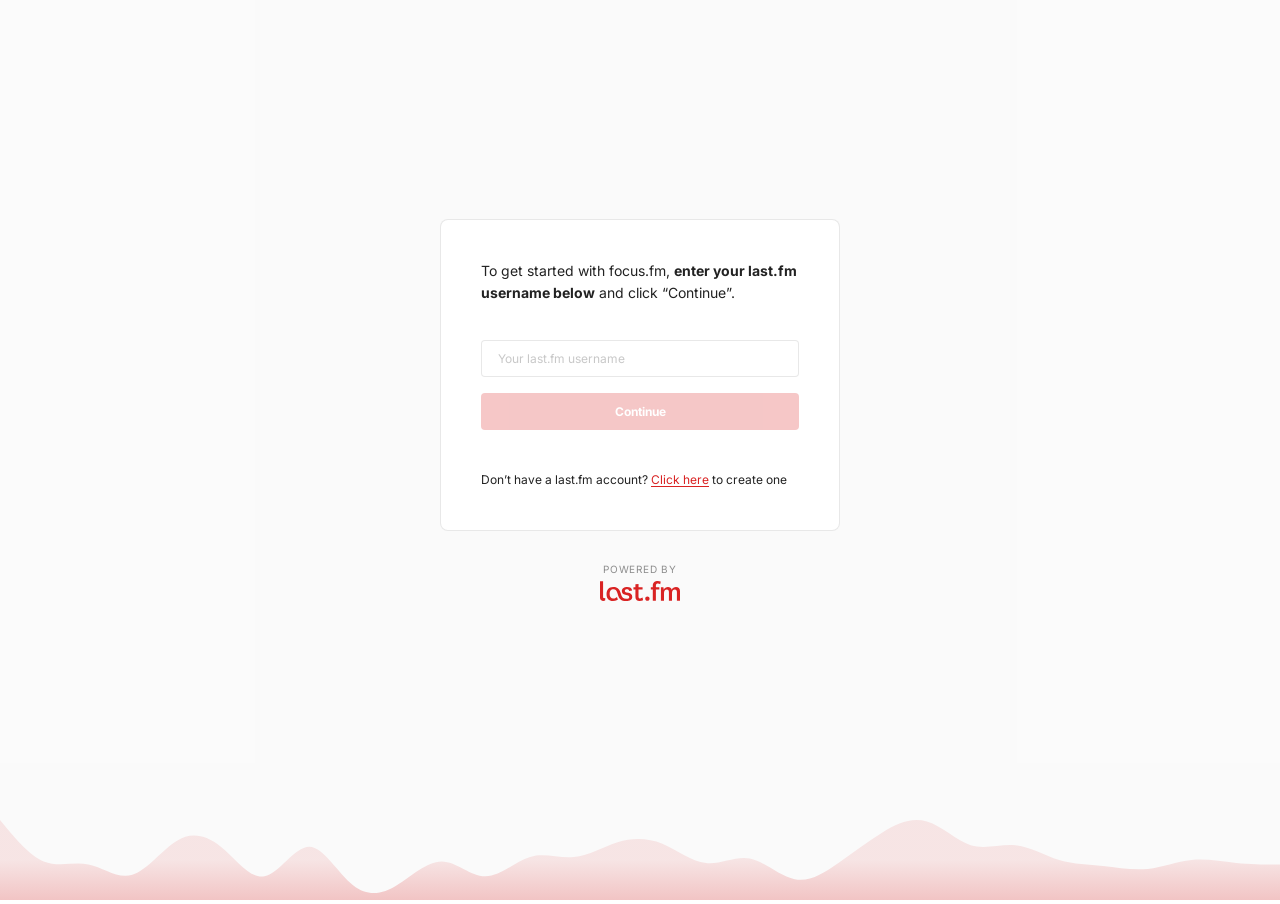
==== community.html @ 298fb7a4 "login and overview page structure" ====
<!DOCTYPE html>
<html lang="en">
<head>
  <meta charset="UTF-8" />
  <meta name="viewport" content="width=device-width, initial-scale=1.0" />
  <title>focus.fm — Community</title>
  <link rel="preconnect" href="https://fonts.googleapis.com" />
  <link rel="preconnect" href="https://fonts.gstatic.com" crossorigin />
  <link href="https://fonts.googleapis.com/css2?family=Inter:wght@400;700&display=swap" rel="stylesheet" />
  <link rel="stylesheet" href="styles.css" />
</head>
<body>

  <header class="topbar">
    <div class="topbar-brand">
      <span class="brand-text"><span class="brand-red">focus</span>.fm</span>
      <div class="topbar-divider"></div>
      <img src="assets/icon-logo-mark.svg" alt="" class="brand-mark" />
    </div>
    <div class="topbar-user">
      <div class="user-avatar" id="user-avatar"></div>
      <span class="user-name" id="topbar-username"></span>
      <img src="assets/icon-as.svg" alt="" class="user-chevron" />
    </div>
  </header>

  <div class="app-shell">
    <nav class="sidenav">
      <a class="sidenav-item" data-page="overview" href="overview.html">
        <img src="assets/icon-overview.svg" class="sidenav-icon" alt="" />
        <span>Overview</span>
      </a>
      <a class="sidenav-item" data-page="scrobbles" href="scrobbles.html">
        <img src="assets/icon-scrobbles.svg" class="sidenav-icon" alt="" />
        <span>Scrobbles</span>
      </a>
      <a class="sidenav-item" data-page="grid-generator" href="grid-generator.html">
        <img src="assets/icon-grid.svg" class="sidenav-icon" alt="" />
        <span>Grid Generator</span>
      </a>
      <a class="sidenav-item" data-page="community" href="community.html">
        <img src="assets/icon-community.svg" class="sidenav-icon" alt="" />
        <span>Community</span>
      </a>
    </nav>

    <div class="content-area">
      <main class="main-content"></main>
    </div>
  </div>

  <script src="shell.js"></script>
</body>
</html>
---- styles.css ----
/* ── Reset / Base ── */
*, *::before, *::after {
  box-sizing: border-box;
  margin: 0;
  padding: 0;
}

:root {
  --black: #222222;
  --black-75: rgba(34, 34, 34, 0.75);
  --black-50: rgba(34, 34, 34, 0.5);
  --black-25: rgba(34, 34, 34, 0.25);
  --black-10: rgba(34, 34, 34, 0.1);
  --black-02: rgba(34, 34, 34, 0.02);
  --red: #d92323;
  --red-10: rgba(217, 35, 35, 0.1);
  --white: #ffffff;
  --bg: #fbfbfb;
  --border: rgba(34, 34, 34, 0.1);

  --topbar-height: 64px;
  --sidenav-width: 200px;
}

html, body {
  height: 100%;
  width: 100%;
}

body {
  font-family: -apple-system, BlinkMacSystemFont, 'SF Pro Text', 'Inter', sans-serif;
  background-color: var(--white);
  color: var(--black);
}

/* ════════════════════════════════════════
   LOGIN PAGE
════════════════════════════════════════ */

#login-page {
  position: relative;
  display: flex;
  flex-direction: column;
  align-items: center;
  justify-content: center;
  min-height: 100vh;
  background-color: var(--black-02);
  padding-bottom: 80px;
}

.login-content {
  display: flex;
  flex-direction: column;
  align-items: center;
  gap: 32px;
}

.login-card {
  width: 400px;
  background: var(--white);
  border: 1px solid var(--border);
  border-radius: 8px;
  padding: 40px;
  display: flex;
  flex-direction: column;
}

.login-instructions {
  font-size: 14px;
  line-height: 22px;
  color: var(--black);
  font-weight: 400;
}

.login-instructions strong {
  font-weight: 700;
}

#login-form {
  margin-top: 36px;
  display: flex;
  flex-direction: column;
  gap: 16px;
}

.login-input {
  width: 100%;
  height: 37px;
  background: var(--white);
  border: 1px solid var(--border);
  border-radius: 4px;
  padding: 0 16px;
  font-size: 12px;
  font-family: inherit;
  color: var(--black);
  outline: none;
  transition: border-color 0.15s ease;
}

.login-input::placeholder {
  color: var(--black-25);
}

.login-input:focus {
  border-color: var(--black-25);
}

.login-btn {
  width: 100%;
  height: 37px;
  background: var(--red);
  border: none;
  border-radius: 4px;
  font-size: 12px;
  font-weight: 700;
  font-family: inherit;
  color: var(--white);
  cursor: pointer;
  transition: opacity 0.15s ease, background 0.15s ease;
}

.login-btn:disabled {
  opacity: 0.25;
  cursor: default;
}

.login-btn:not(:disabled):hover {
  background: #b81e1e;
}

.login-btn:not(:disabled):active {
  background: #9e1a1a;
}

.login-signup {
  margin-top: 40px;
  font-size: 12px;
  line-height: 20px;
  color: var(--black);
}

.login-signup a {
  color: var(--red);
  text-decoration: underline;
  text-underline-offset: 2px;
}

.login-signup a:hover {
  opacity: 0.8;
}

.powered-by {
  display: flex;
  flex-direction: column;
  align-items: center;
  gap: 6px;
}

.powered-by-label {
  font-size: 10px;
  letter-spacing: 0.08em;
  color: var(--black-50);
  font-weight: 400;
}

.lastfm-logo {
  width: 80px;
  height: 20px;
}

.wave-decoration {
  position: absolute;
  bottom: 0;
  left: 0;
  width: 100%;
  height: 80px;
  pointer-events: none;
}

.wave-decoration img {
  width: 100%;
  height: 100%;
}


/* ════════════════════════════════════════
   DASHBOARD SHELL
════════════════════════════════════════ */

/* ── Topbar ── */
.topbar {
  position: fixed;
  top: 0;
  left: 0;
  right: 0;
  height: var(--topbar-height);
  background: var(--white);
  border-bottom: 1px solid var(--border);
  display: flex;
  align-items: center;
  justify-content: space-between;
  padding: 0 24px;
  z-index: 200;
}

.topbar-brand {
  display: flex;
  align-items: center;
  gap: 16px;
}

.brand-text {
  font-size: 20px;
  font-weight: 500;
  color: var(--black);
  line-height: 1;
}

.brand-red {
  color: var(--red);
}

.topbar-divider {
  width: 1px;
  height: 24px;
  background: var(--border);
  flex-shrink: 0;
}

.brand-mark {
  width: 36px;
  height: 20px;
  flex-shrink: 0;
}

.topbar-user {
  display: flex;
  align-items: center;
  gap: 8px;
  cursor: pointer;
}

.user-avatar {
  width: 36px;
  height: 36px;
  border-radius: 50%;
  border: 1px solid var(--border);
  background: var(--black-10);
  display: flex;
  align-items: center;
  justify-content: center;
  font-size: 13px;
  font-weight: 700;
  color: var(--black);
  text-transform: uppercase;
  flex-shrink: 0;
  user-select: none;
}

.user-name {
  font-size: 12px;
  color: var(--black);
  white-space: nowrap;
}

.user-chevron {
  width: 9px;
  height: 5px;
  flex-shrink: 0;
}

/* ── App shell ── */
.app-shell {
  display: flex;
  padding-top: var(--topbar-height);
  min-height: 100vh;
}

/* ── Sidebar ── */
.sidenav {
  position: fixed;
  top: var(--topbar-height);
  left: 0;
  width: var(--sidenav-width);
  height: calc(100vh - var(--topbar-height));
  background: var(--white);
  border-right: 1px solid var(--border);
  padding: 8px;
  display: flex;
  flex-direction: column;
  gap: 0;
  z-index: 100;
}

.sidenav-item {
  display: flex;
  align-items: center;
  gap: 16px;
  height: 40px;
  padding: 0 16px;
  border-radius: 4px;
  text-decoration: none;
  font-size: 12px;
  font-weight: 400;
  color: var(--black);
  opacity: 0.75;
  cursor: pointer;
  transition: background 0.1s ease, opacity 0.1s ease;
}

.sidenav-item.active {
  background: var(--red-10);
  color: var(--red);
  opacity: 1;
  font-weight: 700;
}

.sidenav-item:not(.active):hover {
  background: var(--black-02);
  opacity: 1;
}

.sidenav-icon {
  width: 16px;
  height: 16px;
  flex-shrink: 0;
}

/* ── Content area ── */
.content-area {
  margin-left: var(--sidenav-width);
  flex: 1;
  display: flex;
  flex-direction: column;
  min-height: calc(100vh - var(--topbar-height));
}

/* ── Main content ── */
.main-content {
  flex: 1;
  background: var(--bg);
  padding: 36px 40px;
}
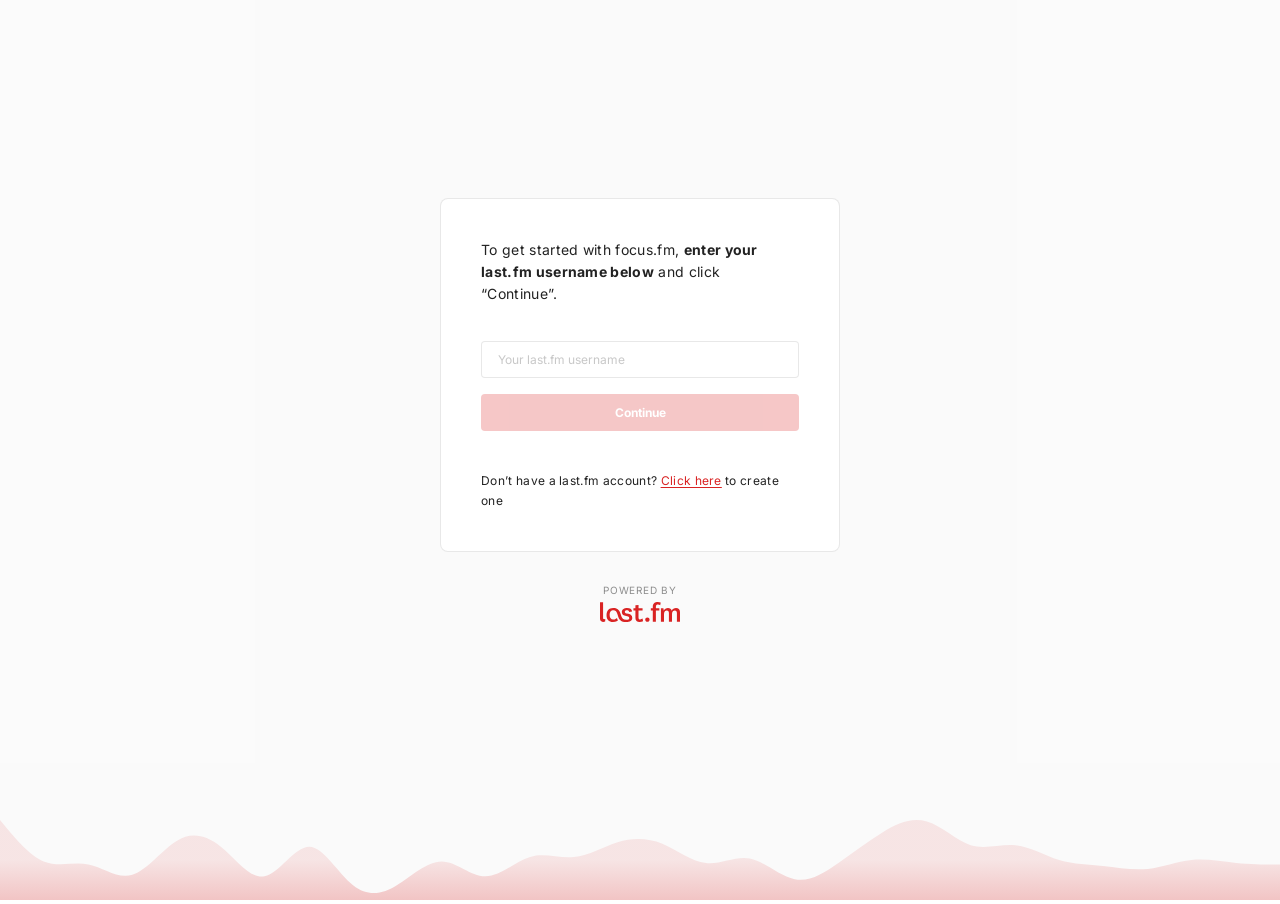
==== commit ec8ab3b5: "add community page and delta badges" ====
--- a/community.html
+++ b/community.html
@@ -8,6 +8,7 @@
   <link rel="preconnect" href="https://fonts.gstatic.com" crossorigin />
   <link href="https://fonts.googleapis.com/css2?family=Inter:wght@400;700&display=swap" rel="stylesheet" />
   <link rel="stylesheet" href="styles.css" />
+  <link rel="stylesheet" href="community.css?v=1" />
 </head>
 <body>
 
@@ -25,6 +26,7 @@
   </header>
 
   <div class="app-shell">
+
     <nav class="sidenav">
       <a class="sidenav-item" data-page="overview" href="overview.html">
         <img src="assets/icon-overview.svg" class="sidenav-icon" alt="" />
@@ -45,10 +47,27 @@
     </nav>
 
     <div class="content-area">
-      <main class="main-content"></main>
-    </div>
-  </div>
+
+      <!-- Sub-header -->
+      <div class="cm-subheader">
+        <div class="cm-subheader-left">
+          <h1 class="cm-title" id="cm-title">&nbsp;</h1>
+          <p class="cm-meta" id="cm-meta">&nbsp;</p>
+        </div>
+      </div>
+
+      <!-- Main content -->
+      <main class="main-content">
+        <p class="cm-count" id="cm-count">&nbsp;</p>
+        <div class="cm-grid" id="cm-grid"></div>
+        <div class="cm-sentinel" id="cm-sentinel"></div>
+      </main>
+
+    </div><!-- /content-area -->
+  </div><!-- /app-shell -->
 
   <script src="shell.js"></script>
+  <script src="lastfm.js"></script>
+  <script src="community.js"></script>
 </body>
 </html>
--- a/styles.css
+++ b/styles.css
@@ -31,6 +31,7 @@
   font-family: -apple-system, BlinkMacSystemFont, 'SF Pro Text', 'Inter', sans-serif;
   background-color: var(--white);
   color: var(--black);
+  letter-spacing:0.02em;
 }
 
 /* ════════════════════════════════════════
@@ -330,6 +331,7 @@
 .content-area {
   margin-left: var(--sidenav-width);
   flex: 1;
+  min-width: 0;
   display: flex;
   flex-direction: column;
   min-height: calc(100vh - var(--topbar-height));
@@ -341,3 +343,31 @@
   background: var(--bg);
   padding: 36px 40px;
 }
+
+/* ── Back to top ── */
+.back-to-top {
+  position: fixed;
+  bottom: 40px;
+  right: 40px;
+  width: 40px;
+  height: 40px;
+  padding: 0;
+  border: none;
+  background: none;
+  cursor: pointer;
+  opacity: 0;
+  pointer-events: none;
+  transition: opacity 0.2s ease;
+  z-index: 500;
+}
+
+.back-to-top.visible {
+  opacity: 1;
+  pointer-events: auto;
+}
+
+.back-to-top img {
+  width: 40px;
+  height: 40px;
+  display: block;
+}
--- a/community.css
+++ b/community.css
@@ -0,0 +1,197 @@
+/* ════════════════════════════════════════
+   COMMUNITY PAGE
+════════════════════════════════════════ */
+
+/* ── Sub-header ── */
+.cm-subheader {
+  position: sticky;
+  top: var(--topbar-height);
+  z-index: 50;
+  /* min-height: 185px; */
+  background: var(--bg);
+  border-bottom: 1px solid var(--border);
+  display: flex;
+  flex-direction: column;
+  padding: 36px 40px 24px;
+  flex-shrink: 0;
+}
+
+.cm-subheader-left {
+  display: flex;
+  flex-direction: column;
+  gap: 10px;
+}
+
+.cm-title {
+  font-size: 24px;
+  font-weight: 900;
+  letter-spacing: 0.02em;
+  color: var(--black);
+  line-height: 1;
+}
+
+.cm-meta {
+  font-size: 14px;
+  color: var(--black-75);
+  line-height: 1;
+}
+
+/* ── Count label ── */
+.cm-count {
+  font-size: 16px;
+  font-weight: 700;
+  color: var(--black);
+  letter-spacing: 0.02em;
+  margin-bottom: 28px;
+}
+
+/* ── User card grid ── */
+.cm-grid {
+  display: grid;
+  grid-template-columns: repeat(3, minmax(0, 1fr));
+  gap: 24px;
+}
+
+/* ── User card ── */
+.cm-card {
+  background: var(--white);
+  border: 1px solid var(--border);
+  border-radius: 8px;
+  padding: 24px;
+  display: flex;
+  flex-direction: column;
+  min-width: 0;
+}
+
+.cm-card-top {
+  display: flex;
+  gap: 24px;
+  align-items: flex-start;
+  flex-shrink: 0;
+}
+
+.cm-avatar {
+  width: 64px;
+  height: 64px;
+  border-radius: 8px;
+  background: var(--black-10);
+  flex-shrink: 0;
+  display: flex;
+  align-items: center;
+  justify-content: center;
+  font-size: 20px;
+  font-weight: 700;
+  color: var(--black);
+  text-transform: uppercase;
+  user-select: none;
+  overflow: hidden;
+}
+
+.cm-card-info {
+  display: flex;
+  flex-direction: column;
+  gap: 6px;
+  min-width: 0;
+  padding-top: 2px;
+}
+
+.cm-username {
+  font-size: 14px;
+  font-weight: 700;
+  color: var(--red);
+  text-decoration: underline;
+  text-underline-offset: 2px;
+  white-space: nowrap;
+  overflow: hidden;
+  text-overflow: ellipsis;
+}
+
+.cm-username:hover {
+  opacity: 0.8;
+}
+
+.cm-realname {
+  font-size: 14px;
+  color: var(--black);
+  white-space: nowrap;
+  overflow: hidden;
+  text-overflow: ellipsis;
+}
+
+.cm-joined {
+  font-size: 12px;
+  color: var(--black-50);
+  white-space: nowrap;
+}
+
+.cm-divider {
+  height: 1px;
+  background: var(--border);
+  margin: 24px 0;
+  flex-shrink: 0;
+}
+
+.cm-stats {
+  display: flex;
+  flex-direction: column;
+  gap: 16px;
+}
+
+.cm-stat {
+  display: flex;
+  flex-direction: column;
+  gap: 8px;
+  min-width: 0;
+}
+
+.cm-stat-label {
+  font-size: 12px;
+  color: var(--black-50);
+}
+
+.cm-stat-val {
+  font-size: 12px;
+  color: var(--black);
+  white-space: nowrap;
+  overflow: hidden;
+  text-overflow: ellipsis;
+}
+
+/* ── Skeleton loading ── */
+@keyframes cm-pulse {
+  0%, 100% { opacity: 1; }
+  50%       { opacity: 0.4; }
+}
+
+.cm-skel {
+  background: #e0e0e0;
+  border-radius: 4px;
+  animation: cm-pulse 1.4s ease-in-out infinite;
+}
+
+.cm-skel--line {
+  display: block;
+  height: 12px;
+  border-radius: 4px;
+  background: #e0e0e0;
+  animation: cm-pulse 1.4s ease-in-out infinite;
+}
+
+/* ── Empty / error states ── */
+.cm-empty,
+.cm-error {
+  grid-column: 1 / -1;
+  font-size: 14px;
+  color: var(--black-50);
+  padding: 40px 0;
+}
+
+.cm-error {
+  color: #b00020;
+}
+
+/* ── Sentinel (lazy load trigger) ── */
+.cm-sentinel {
+  height: 1px;
+  margin-top: 24px;
+}
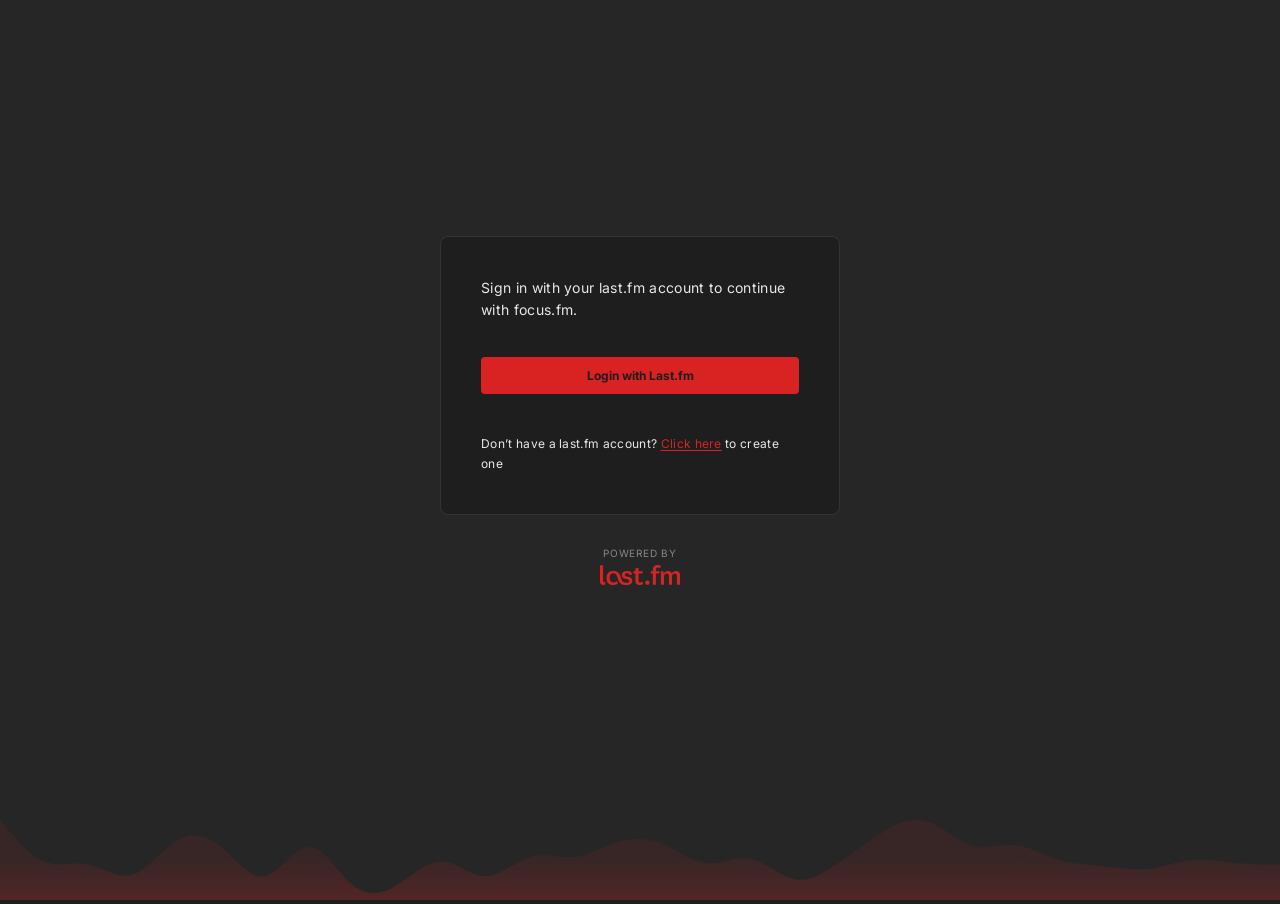
==== commit 6ac8fb21: "community updates" ====
--- a/community.html
+++ b/community.html
@@ -4,11 +4,13 @@
   <meta charset="UTF-8" />
   <meta name="viewport" content="width=device-width, initial-scale=1.0" />
   <title>focus.fm — Community</title>
+  <link rel="icon" type="image/svg+xml" href="assets/favicon.svg" />
   <link rel="preconnect" href="https://fonts.googleapis.com" />
   <link rel="preconnect" href="https://fonts.gstatic.com" crossorigin />
   <link href="https://fonts.googleapis.com/css2?family=Inter:wght@400;700&display=swap" rel="stylesheet" />
   <link rel="stylesheet" href="styles.css" />
   <link rel="stylesheet" href="community.css?v=1" />
+  <script>if(localStorage.getItem('theme')!=='light')document.documentElement.setAttribute('data-theme','dark');</script>
 </head>
 <body>
 
--- a/styles.css
+++ b/styles.css
@@ -14,6 +14,8 @@
   --black-02: rgba(34, 34, 34, 0.02);
   --red: #d92323;
   --red-10: rgba(217, 35, 35, 0.1);
+  --green-10: rgba(35, 217, 35, 0.1);
+  --green-dark: #157f15;
   --white: #ffffff;
   --bg: #fbfbfb;
   --border: rgba(34, 34, 34, 0.1);
@@ -131,6 +133,12 @@
 
 .login-btn:not(:disabled):active {
   background: #9e1a1a;
+}
+
+.login-status {
+  font-size: 12px;
+  color: var(--black-50);
+  text-align: center;
 }
 
 .login-signup {
@@ -239,7 +247,43 @@
   align-items: center;
   gap: 8px;
   cursor: pointer;
-}
+  position: relative;
+}
+
+.user-dropdown {
+  display: none;
+  position: absolute;
+  top: calc(100% + 8px);
+  right: 0;
+  background: var(--white);
+  border: 1px solid var(--border);
+  border-radius: 4px;
+  box-shadow: 0px 4px 4px 0px var(--black-10);
+  width: 103px;
+  z-index: 200;
+}
+
+.user-dropdown.open { display: block; }
+
+.user-dropdown-btn {
+  display: flex;
+  align-items: center;
+  gap: 8px;
+  width: 100%;
+  height: 45px;
+  padding: 0 12px;
+  font-size: 12px;
+  font-family: inherit;
+  color: var(--red);
+  background: none;
+  border: none;
+  cursor: pointer;
+  border-radius: 4px;
+}
+
+.user-dropdown-btn img { width: 15px; height: 14px; flex-shrink: 0; }
+
+.user-dropdown-btn:hover { background: var(--black-02); }
 
 .user-avatar {
   width: 36px;
@@ -371,3 +415,378 @@
   height: 40px;
   display: block;
 }
+
+/* ════════════════════════════════════════
+   DARK THEME
+════════════════════════════════════════ */
+
+[data-theme="dark"] {
+  color-scheme: dark;
+  --black:    #e8e8e8;
+  --black-75: rgba(232, 232, 232, 0.75);
+  --black-50: rgba(232, 232, 232, 0.5);
+  --black-25: rgba(232, 232, 232, 0.25);
+  --black-10: rgba(232, 232, 232, 0.1);
+  --black-02: rgba(232, 232, 232, 0.04);
+  --white:    #1e1e1e;
+  --bg:       #161616;
+  --border:   rgba(232, 232, 232, 0.1);
+  --red-10:   rgba(217, 35, 35, 0.18);
+}
+
+/* Invert UI chrome icons (chevrons, calendar) so they read as light on dark
+   backgrounds. Active sidenav icons (red) and branded/decorative icons are
+   intentionally excluded. */
+[data-theme="dark"] .sidenav-item:not(.active) .sidenav-icon,
+[data-theme="dark"] .mob-nav-item:not(.active) .mob-nav-icon,
+[data-theme="dark"] .user-chevron,
+[data-theme="dark"] .ov-date-btn-icon,
+[data-theme="dark"] .ov-date-btn-chevron,
+[data-theme="dark"] .banner-arrow {
+  filter: invert(1);
+}
+
+/* Skeleton / placeholder backgrounds */
+[data-theme="dark"] .top5-skel,
+[data-theme="dark"] .top5-skel-bar,
+[data-theme="dark"] .genre-btn-skel,
+[data-theme="dark"] .cm-skel,
+[data-theme="dark"] .cm-skel--line,
+[data-theme="dark"] .sc-skel {
+  background: #333;
+}
+
+[data-theme="dark"] .top5-thumb,
+[data-theme="dark"] .artist-thumb,
+[data-theme="dark"] .sc-thumb {
+  background: #333;
+}
+
+[data-theme="dark"] .sc-loader-dot {
+  background: #555;
+}
+
+/* Table column header subtle fill */
+[data-theme="dark"] .sc-col-head {
+  background: rgba(232, 232, 232, 0.04);
+}
+
+/* Stats tile gradient — bump opacity so it reads on dark card */
+[data-theme="dark"] .qs-tile {
+  background: linear-gradient(to bottom, rgba(217, 35, 35, 0.14), rgba(217, 35, 35, 0.06) 95.548%);
+}
+
+/* Quick Stats tile headings (Listening Time, Unique Listening) */
+[data-theme="dark"] .qs-tile-head {
+  color: #fff;
+}
+
+/* Delta badges — 25% opacity bg, vivid icon + text */
+[data-theme="dark"] .qs-delta--up {
+  background: rgba(35, 217, 35, 0.25);
+  color: #23d923;
+}
+
+[data-theme="dark"] .qs-delta--down {
+  background: rgba(217, 35, 35, 0.25);
+  color: #d92323;
+}
+
+/* ── Theme toggle button ── */
+.theme-toggle {
+  width: 32px;
+  height: 32px;
+  border: none;
+  background: none;
+  cursor: pointer;
+  color: var(--black-50);
+  display: flex;
+  align-items: center;
+  justify-content: center;
+  border-radius: 4px;
+  flex-shrink: 0;
+  transition: background 0.1s ease, color 0.1s ease;
+  margin-right: 8px;
+}
+
+.theme-toggle:hover {
+  background: var(--black-10);
+  color: var(--black);
+}
+
+/* ════════════════════════════════════════
+   MOBILE SHELL
+════════════════════════════════════════ */
+
+/* ── Hamburger button (hidden on desktop) ── */
+.mob-hamburger {
+  display: none;
+  align-items: center;
+  justify-content: center;
+  width: 40px;
+  height: 40px;
+  border: none;
+  background: none;
+  cursor: pointer;
+  color: var(--black);
+  border-radius: 4px;
+  flex-shrink: 0;
+  padding: 0;
+  transition: background 0.1s ease;
+}
+
+.mob-hamburger:hover {
+  background: var(--black-10);
+}
+
+/* ── Mobile topbar center (hidden on desktop) ── */
+.mob-topbar-center {
+  display: none;
+  flex-direction: column;
+  align-items: center;
+  justify-content: center;
+  gap: 4px;
+  min-width: 0;
+}
+
+.mob-brand-text {
+  font-size: 16px;
+  font-weight: 700;
+  color: var(--black);
+  line-height: 1;
+}
+
+.mob-brand-red {
+  color: var(--red);
+}
+
+.mob-page-name {
+  font-size: 10px;
+  color: var(--black-50);
+  line-height: 1;
+  letter-spacing: 0.06em;
+  text-transform: uppercase;
+}
+
+/* ── Full-screen slide-in menu ── */
+.mob-menu {
+  position: fixed;
+  inset: 0;
+  z-index: 500;
+  pointer-events: none;
+}
+
+.mob-menu--open {
+  pointer-events: auto;
+}
+
+.mob-backdrop {
+  position: absolute;
+  inset: 0;
+  background: rgba(0, 0, 0, 0.45);
+  opacity: 0;
+  transition: opacity 0.25s ease;
+}
+
+.mob-menu--open .mob-backdrop {
+  opacity: 1;
+}
+
+.mob-panel {
+  position: absolute;
+  top: 0;
+  left: 0;
+  bottom: 0;
+  width: 280px;
+  max-width: 85vw;
+  background: var(--white);
+  border-right: 1px solid var(--border);
+  display: flex;
+  flex-direction: column;
+  transform: translateX(-100%);
+  transition: transform 0.25s ease;
+}
+
+.mob-menu--open .mob-panel {
+  transform: translateX(0);
+}
+
+.mob-panel-head {
+  height: 64px;
+  display: flex;
+  align-items: center;
+  justify-content: space-between;
+  padding: 0 16px;
+  border-bottom: 1px solid var(--border);
+  flex-shrink: 0;
+}
+
+.mob-head-logos {
+  display: flex;
+  align-items: center;
+  gap: 10px;
+}
+
+.mob-close {
+  width: 36px;
+  height: 36px;
+  border: none;
+  background: none;
+  cursor: pointer;
+  color: var(--black);
+  display: flex;
+  align-items: center;
+  justify-content: center;
+  border-radius: 4px;
+  transition: background 0.1s ease;
+  flex-shrink: 0;
+}
+
+.mob-close:hover {
+  background: var(--black-10);
+}
+
+.mob-nav {
+  flex: 1;
+  padding: 8px;
+  overflow-y: auto;
+}
+
+.mob-nav-item {
+  display: flex;
+  align-items: center;
+  gap: 16px;
+  height: 48px;
+  padding: 0 16px;
+  border-radius: 4px;
+  text-decoration: none;
+  font-size: 13px;
+  font-weight: 400;
+  color: var(--black);
+  opacity: 0.75;
+  transition: background 0.1s ease, opacity 0.1s ease;
+}
+
+.mob-nav-item.active {
+  background: var(--red-10);
+  color: var(--red);
+  opacity: 1;
+  font-weight: 700;
+}
+
+.mob-nav-item:not(.active):hover {
+  background: var(--black-02);
+  opacity: 1;
+}
+
+.mob-nav-icon {
+  width: 18px;
+  height: 18px;
+  flex-shrink: 0;
+}
+
+.mob-panel-foot {
+  border-top: 1px solid var(--border);
+  padding: 20px 16px;
+  display: flex;
+  flex-direction: column;
+  gap: 16px;
+  flex-shrink: 0;
+}
+
+.mob-foot-theme {
+  display: flex;
+  align-items: center;
+  justify-content: space-between;
+}
+
+.mob-foot-label {
+  font-size: 12px;
+  color: var(--black-50);
+}
+
+.mob-foot-logos {
+  display: flex;
+  align-items: center;
+  gap: 10px;
+}
+
+.mob-logomark {
+  width: 28px;
+  height: 16px;
+  flex-shrink: 0;
+}
+
+.mob-logo-sep {
+  width: 1px;
+  height: 16px;
+  background: var(--black-25);
+  margin: 0 2px;
+  flex-shrink: 0;
+}
+
+.mob-lastfm-logo {
+  height: 16px;
+  width: 32px;
+  flex-shrink: 0;
+}
+
+
+/* ════════════════════════════════════════
+   RESPONSIVE — MOBILE (≤ 768px)
+════════════════════════════════════════ */
+
+@media (max-width: 768px) {
+
+  /* ── Topbar: 3-column grid ── */
+  .topbar {
+    display: grid;
+    grid-template-columns: 40px 1fr auto;
+    align-items: center;
+    padding: 0 12px;
+    gap: 8px;
+  }
+
+  .topbar-brand { display: none; }
+
+  .mob-hamburger { display: flex; }
+
+  .mob-topbar-center { display: flex; }
+
+  .topbar-user { gap: 0; }
+
+  .user-name,
+  .user-chevron { display: none; }
+
+  /* Theme toggle moves to mobile menu */
+  .topbar-user .theme-toggle { display: none; }
+
+  /* ── Sidebar ── */
+  .sidenav { display: none; }
+
+  /* ── Content area fills full width ── */
+  .content-area { margin-left: 0; }
+
+  /* ── Main content tighter padding ── */
+  .main-content { padding: 24px 16px; }
+
+  /* ── Back to top closer to edge ── */
+  .back-to-top {
+    right: 16px;
+    bottom: 20px;
+  }
+
+  /* ── Login card fluid width ── */
+  .login-card {
+    width: calc(100vw - 32px);
+    max-width: 400px;
+    padding: 28px 20px;
+  }
+
+  #login-page { padding: 24px 0 80px; }
+}
+
+/* Hide mob-menu entirely on desktop */
+@media (min-width: 769px) {
+  .mob-menu { display: none; }
+}
--- a/community.css
+++ b/community.css
@@ -36,6 +36,49 @@
   line-height: 1;
 }
 
+/* ── Now Playing callout (inside card) ── */
+.cm-np-callout {
+  display: flex;
+  align-items: center;
+  gap: 12px;
+  background: var(--green-10);
+  border-radius: 4px;
+  padding: 12px 14px;
+  margin-top: 16px;
+  min-height: 56px;
+}
+
+.cm-np-vinyl {
+  width: 32px;
+  height: 32px;
+  flex-shrink: 0;
+}
+
+.cm-np-callout-label {
+  font-size: 8px;
+  color: var(--black);
+  line-height: 1;
+  margin-bottom: 6px;
+}
+
+.cm-np-callout-track {
+  font-size: 12px;
+  font-weight: 600;
+  color: var(--green-dark);
+  line-height: 1;
+  white-space: nowrap;
+  overflow: hidden;
+  text-overflow: ellipsis;
+}
+
+[data-theme="dark"] .cm-np-callout {
+  background: rgba(74, 222, 128, 0.08);
+}
+
+[data-theme="dark"] .cm-np-callout-track {
+  color: #4ade80;
+}
+
 /* ── Count label ── */
 .cm-count {
   font-size: 16px;
@@ -177,6 +220,35 @@
   animation: cm-pulse 1.4s ease-in-out infinite;
 }
 
+/* ── Truncation tooltip ── */
+.cm-tooltip {
+  position: fixed;
+  z-index: 500;
+  background: var(--black);
+  color: var(--white);
+  font-size: 12px;
+  font-family: inherit;
+  letter-spacing: 0.02em;
+  line-height: 1.5;
+  padding: 7px 12px;
+  border-radius: 6px;
+  max-width: 220px;
+  white-space: normal;
+  word-break: break-word;
+  pointer-events: none;
+  box-shadow: 0 4px 16px rgba(0, 0, 0, 0.18);
+}
+
+.cm-tooltip::after {
+  content: '';
+  position: absolute;
+  top: 100%;
+  left: var(--arrow-left, 50%);
+  transform: translateX(-50%);
+  border: 5px solid transparent;
+  border-top-color: var(--black);
+}
+
 /* ── Empty / error states ── */
 .cm-empty,
 .cm-error {
@@ -195,3 +267,19 @@
   height: 1px;
   margin-top: 24px;
 }
+
+/* ════════════════════════════════════════
+   RESPONSIVE — MOBILE (≤ 768px)
+════════════════════════════════════════ */
+
+@media (max-width: 768px) {
+
+  .cm-subheader {
+    padding: 20px 16px 16px;
+  }
+
+  /* Friend cards: single column */
+  .cm-grid {
+    grid-template-columns: 1fr;
+  }
+}
